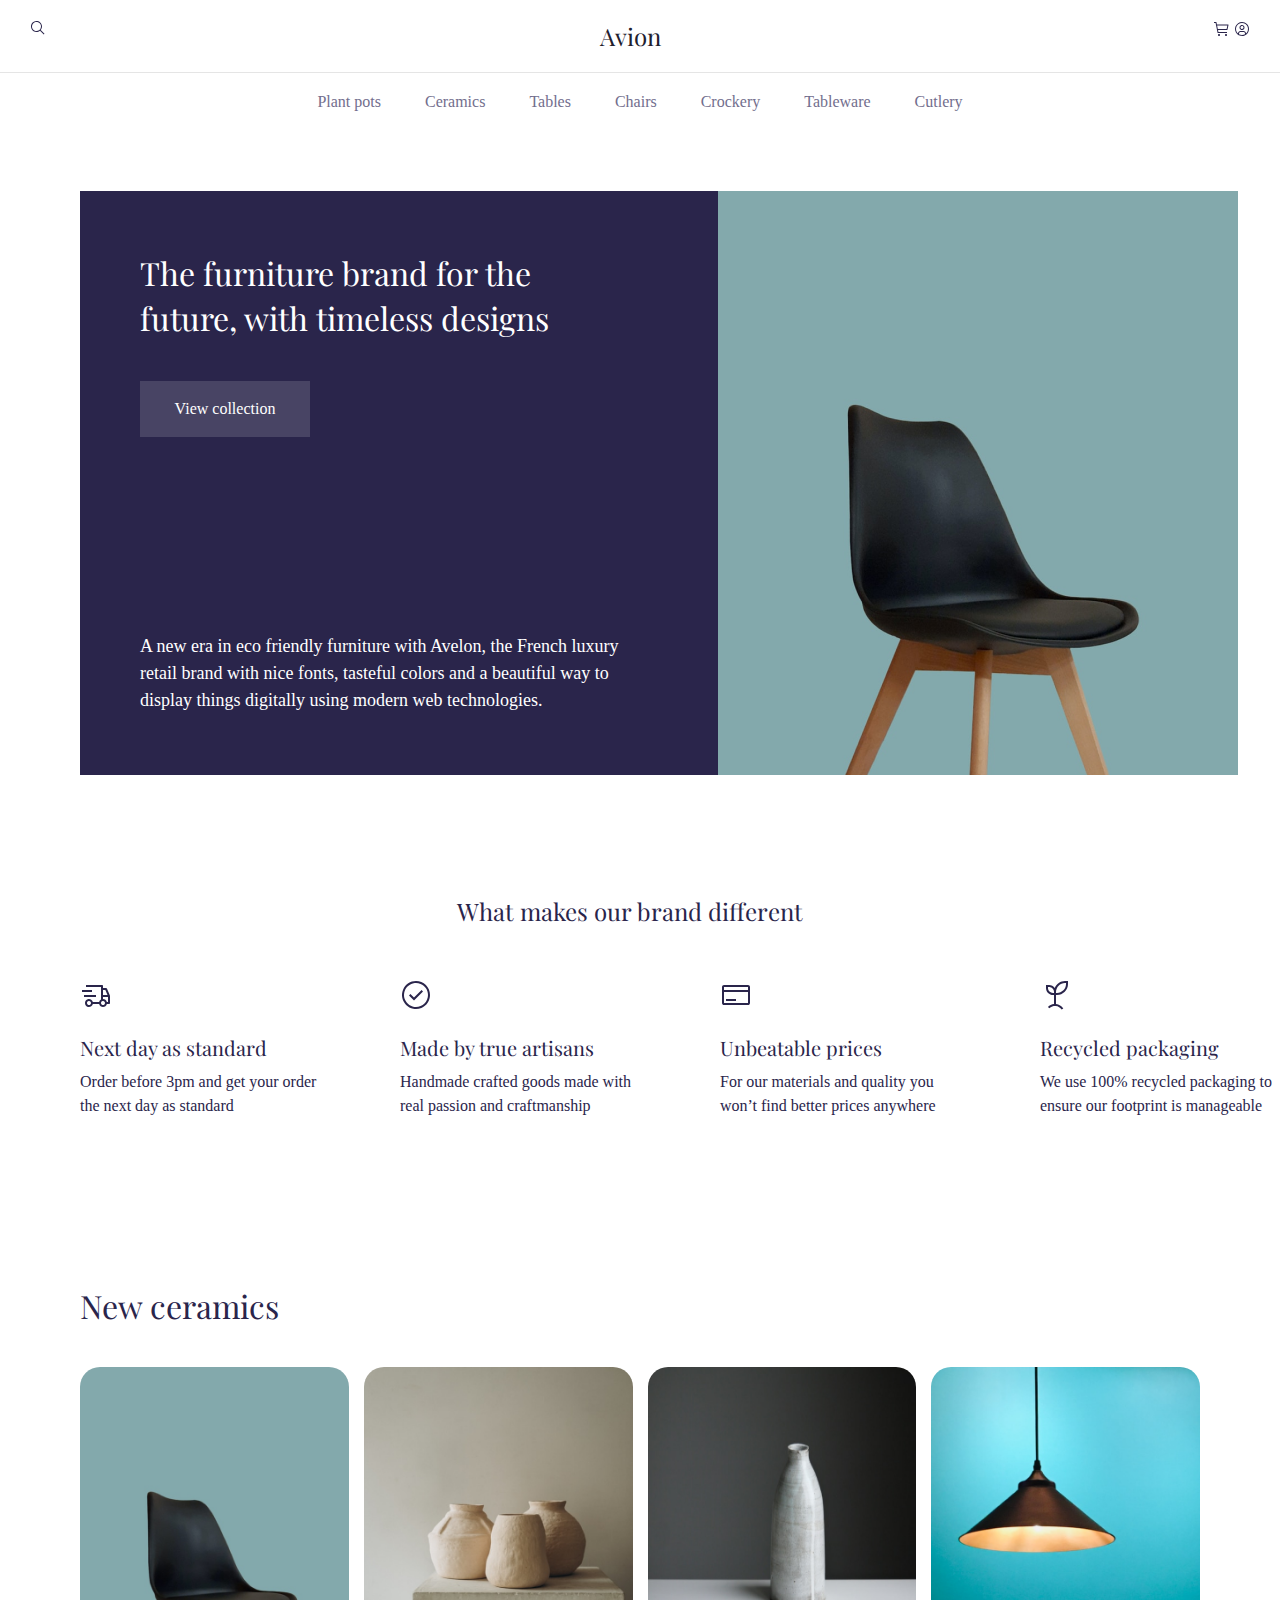
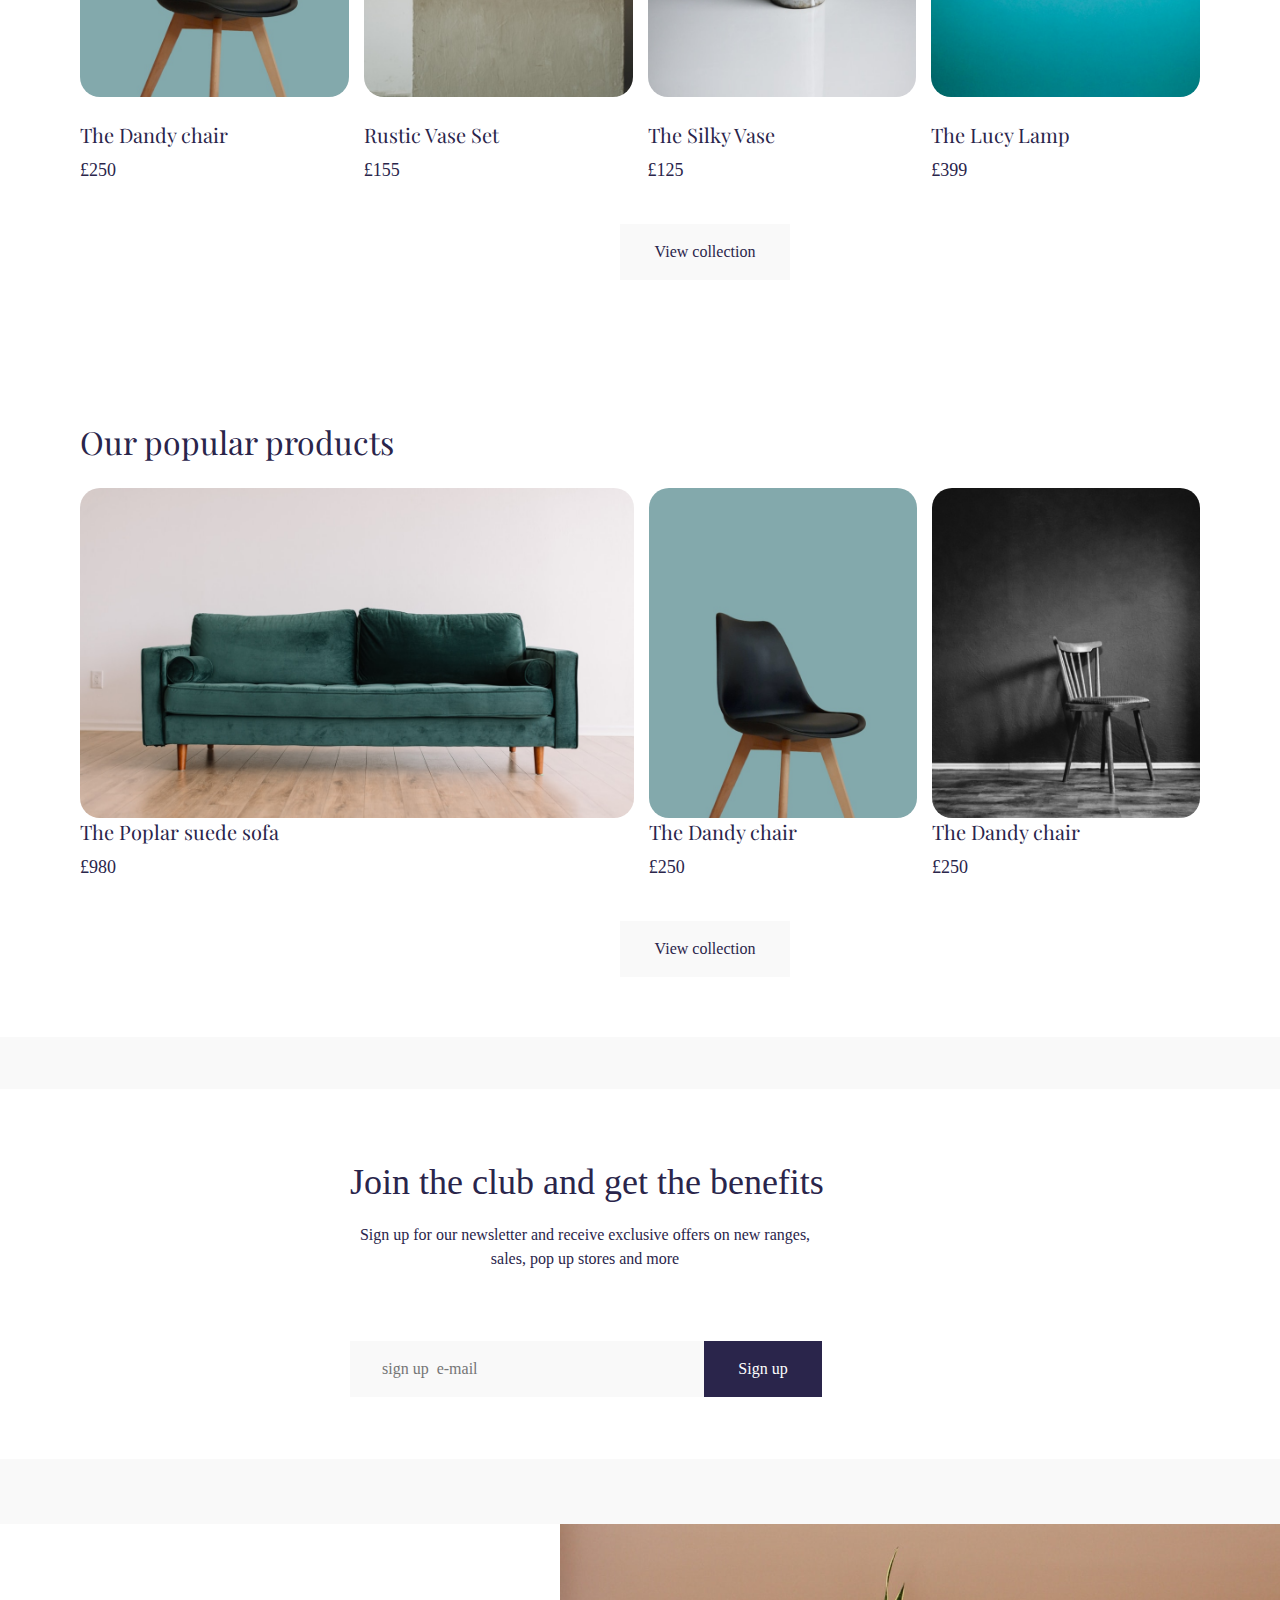
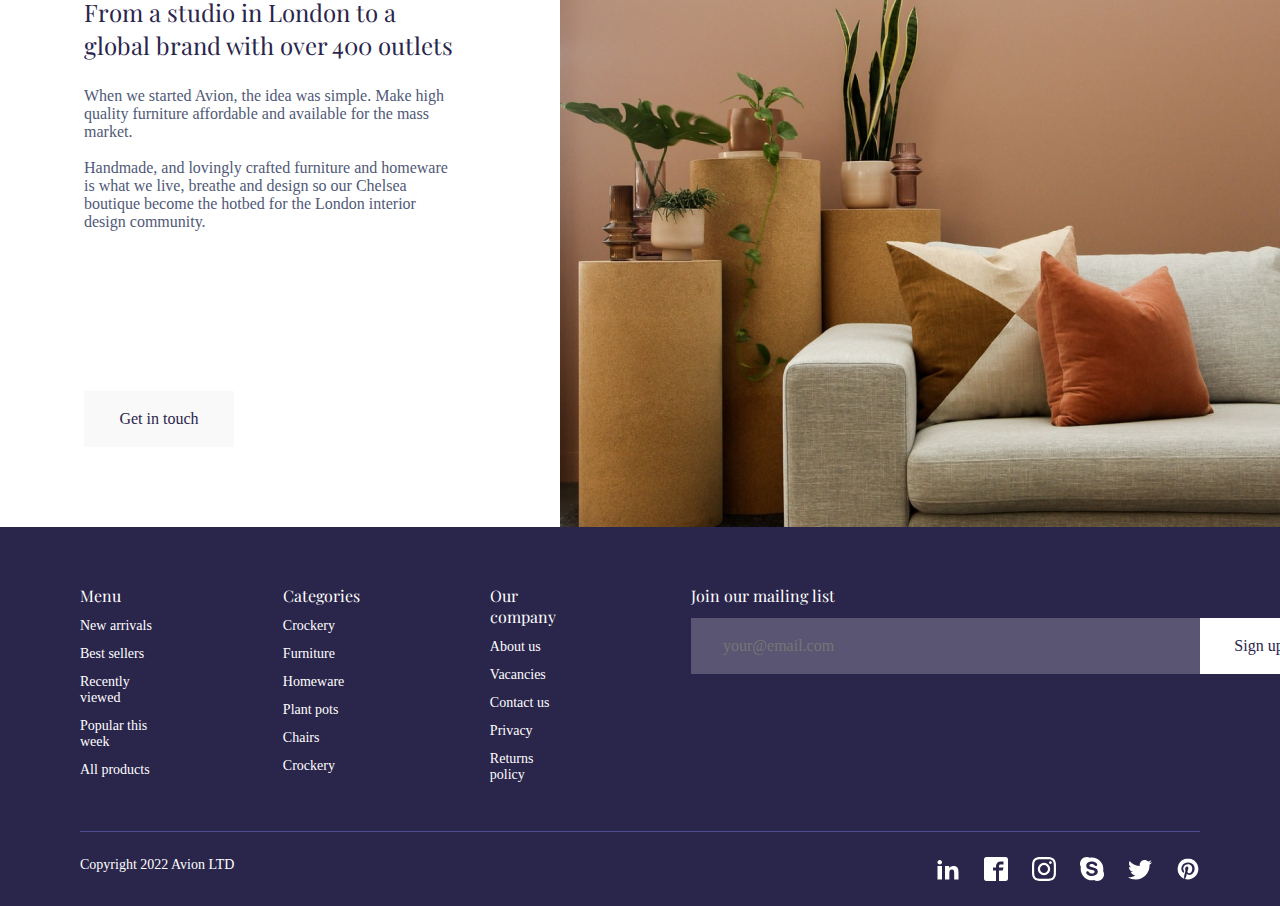
==== index.html @ 13440489 "home page" ====
<!DOCTYPE html>
<html lang="en">
  <head>
    <meta charset="UTF-8" />
    <meta name="viewport" content="width=device-width, initial-scale=1.0" />
    <title>Document</title>
    <link rel="stylesheet" href="./styles/styles.css" />
    <link rel="stylesheet" href="./reset.css" />
    <link
      href="https://fonts.googleapis.com/css?family=Playfair+Display:regular,500,600,700,800,900,italic,500italic,600italic,700italic,800italic,900italic"
      rel="stylesheet"
    />
    <link
      href="https://fonts.googleapis.com/css?family=Open+Sans:300,regular,500,600,700,800,300italic,italic,500italic,600italic,700italic,800italic"
      rel="stylesheet"
    />
  </head>
  <body>
    <div class="container">
      <header class="header">
        <nav class="header__nav-top">
          <svg class="header__nav-search icon">
            <use href="./svg/symbol-defs.svg#icon-Search-header"></use>
          </svg>
          <span class="header__nav-logo">Avion</span>
          <div class="header__nav-login">
            <svg class="header__nav-shoping icon">
              <use href="./svg/symbol-defs.svg#icon-Shopping-header"></use>
            </svg>
            <svg class="header__nav-user icon">
              <use href="./svg/symbol-defs.svg#icon-User-header"></use>
            </svg>
          </div>
        </nav>
        <div class="wrapper">
          <ul class="header__nav-list">
            <li class="header__nav-item">
              <a href="#" class="header__nav-link link"> Plant pots </a>
            </li>
            <li class="header__nav-item">
              <a href="#" class="header__nav-link link"> Ceramics </a>
            </li>
            <li class="header__nav-item">
              <a href="#" class="header__nav-link link"> Tables </a>
            </li>
            <li class="header__nav-item">
              <a href="#" class="header__nav-link link"> Chairs </a>
            </li>
            <li class="header__nav-item">
              <a href="#" class="header__nav-link link"> Crockery </a>
            </li>
            <li class="header__nav-item">
              <a href="#" class="header__nav-link link"> Tableware </a>
            </li>
            <li class="header__nav-item">
              <a href="#" class="header__nav-link link"> Cutlery </a>
            </li>
          </ul>
        </div>
      </header>
      <main class="main">
        <section class="hero__section">
          <div class="wrapper">
            <div class="hero__container">
              <div class="hero__content">
                <h2 class="hero__title">
                  The furniture brand for the future, with timeless designs
                </h2>
                <button class="hero__btn">View collection</button>
                <p class="hero__text">
                  A new era in eco friendly furniture with Avelon, the French
                  luxury retail brand with nice fonts, tasteful colors and a
                  beautiful way to display things digitally using modern web
                  technologies.
                </p>
              </div>

              <img
                src="./image/home-page/hero-image.png"
                alt="image"
                class="hero__image"
              />
            </div>
          </div>
        </section>
        <section class="feature__section">
          <div class="wrapper">
            <div class="feature__content">
              <h2 class="feature__title">What makes our brand different</h2>
              <div class="feature__columns">
                <ul class="feature__list">
                  <li class="feature__item-icon">
                    <svg class="feature__icon">
                      <use
                        href="./svg/symbol-defs.svg#icon-delivery-icon"
                      ></use>
                    </svg>
                  </li>
                  <li class="feature__item-title">Next day as standard</li>
                  <li class="feature__item-text">
                    Order before 3pm and get your order the next day as standard
                  </li>
                </ul>
                <ul class="feature__list">
                  <li class="feature__item-icon">
                    <svg class="feature__icon">
                      <use
                        href="./svg/symbol-defs.svg#icon-Checkmark-icon"
                      ></use>
                    </svg>
                  </li>
                  <li class="feature__item-title">Made by true artisans</li>
                  <li class="feature__item-text">
                    Handmade crafted goods made with real passion and
                    craftmanship
                  </li>
                </ul>
                <ul class="feature__list">
                  <li class="feature__item-icon">
                    <svg class="feature__icon">
                      <use href="./svg/symbol-defs.svg#icon-Purchase"></use>
                    </svg>
                  </li>
                  <li class="feature__item-title">Unbeatable prices</li>
                  <li class="feature__item-text">
                    For our materials and quality you won’t find better prices
                    anywhere
                  </li>
                </ul>
                <ul class="feature__list">
                  <li class="feature__item-icon">
                    <svg class="feature__icon">
                      <use href="./svg/symbol-defs.svg#icon-Sprout"></use>
                    </svg>
                  </li>
                  <li class="feature__item-title">Recycled packaging</li>
                  <li class="feature__item-text">
                    We use 100% recycled packaging to ensure our footprint is
                    manageable
                  </li>
                </ul>
              </div>
            </div>
          </div>
        </section>
        <section class="listing__section">
          <div class="wrapper">
            <h2 class="listing__title title">New ceramics</h2>
            <div class="listing__contect">
              <div class="listing__card">
                <img
                  src="./image/home-page/listing-image.png"
                  alt="image"
                  class="listing__card-image"
                />
                <p class="listing__card-text text">The Dandy chair</p>
                <span class="listing__card-coast coast">£250</span>
              </div>
              <div class="listing__card">
                <img
                  src="./image/home-page/listing-image-2.png"
                  alt="image"
                  class="listing__card-image"
                />
                <p class="listing__card-text text">Rustic Vase Set</p>
                <span class="listing__card-coast coast">£155</span>
              </div>
              <div class="listing__card">
                <img
                  src="./image/home-page/listing-image-3.png"
                  alt="image"
                  class="listing__card-image"
                />
                <p class="listing__card-text text">The Silky Vase</p>
                <span class="listing__card-coast coast">£125</span>
              </div>
              <div class="listing__card">
                <img
                  src="./image/home-page/listing-image-4.png"
                  alt="image"
                  class="listing__card-image"
                />
                <p class="listing__card-text text">The Lucy Lamp</p>
                <span class="listing__card-coast coast">£399</span>
              </div>
            </div>
            <button class="listing__button btn">View collection</button>
          </div>
        </section>
        <section class="products__section">
          <div class="wrapper">
            <h2 class="products__title title">Our popular products</h2>
            <div class="products__content">
              <div class="products__card">
                <img
                  src="./image/home-page/products-image-1.png"
                  alt="image"
                  class="products__card-image"
                />
                <p class="products__card-text text">The Poplar suede sofa</p>
                <span class="products__card-coast coast">£980</span>
              </div>
              <div class="products__card">
                <img
                  src="./image/home-page/listing-image.png"
                  alt="image"
                  class="products__card-image"
                />
                <p class="products__card-text text">The Dandy chair</p>
                <span class="products__card-coast coast">£250</span>
              </div>
              <div class="products__card">
                <img
                  src="./image/home-page/products-image-2.png"
                  alt="image"
                  class="products__card-image"
                />
                <p class="products__card-text text">The Dandy chair</p>
                <span class="products__card-coast coast">£250</span>
              </div>
            </div>
            <button class="products__button btn">View collection</button>
          </div>
        </section>
        <section class="signup__section">
          <div class="signup__wrapper wrapper">
            <h1 class="signup__title">Join the club and get the benefits</h1>
            <p class="signup__subtitle">
              Sign up for our newsletter and receive exclusive offers on new
              ranges, sales, pop up stores and more
            </p>
            <label class="signup__label">
              <input
                type="text"
                placeholder="sign up  e-mail"
                class="signup__email"
              />
              <button class="signup__btn">Sign up</button>
            </label>
          </div>
        </section>
        <section class="studio__section">
          <div class="studio__content">
            <h2 class="studio__title">
              From a studio in London to a global brand with over 400 outlets
            </h2>
            <p class="studio__descr">
              When we started Avion, the idea was simple. Make high quality
              furniture affordable and available for the mass market.
              <br />
              <br />
              Handmade, and lovingly crafted furniture and homeware is what we
              live, breathe and design so our Chelsea boutique become the hotbed
              for the London interior design community.
            </p>
            <button class="studio__button">Get in touch</button>
          </div>
          <img
            src="./image/home-page/features-image.png"
            alt="image"
            class="studio__image"
          />
        </section>
      </main>
      <footer class="footer">
        <div class="wrapper">
          <div class="footer__menu">
            <ul class="footer__list">
              <li class="footer__item">
                <a href="" class="footer__link link">Menu</a>
              </li>
              <li class="footer__item">
                <a href="" class="footer__link link">New arrivals</a>
              </li>
              <li class="footer__item">
                <a href="" class="footer__link link">Best sellers</a>
              </li>
              <li class="footer__item">
                <a href="" class="footer__link link">Recently viewed</a>
              </li>
              <li class="footer__item">
                <a href="" class="footer__link link">Popular this week</a>
              </li>
              <li class="footer__item">
                <a href="" class="footer__link link">All products</a>
              </li>
            </ul>
            <ul class="footer__list">
              <li class="footer__item">
                <a href="" class="footer__link link">Categories</a>
              </li>
              <li class="footer__item">
                <a href="" class="footer__link link">Crockery</a>
              </li>
              <li class="footer__item">
                <a href="" class="footer__link link">Furniture</a>
              </li>
              <li class="footer__item">
                <a href="" class="footer__link link">Homeware</a>
              </li>
              <li class="footer__item">
                <a href="" class="footer__link link">Plant pots</a>
              </li>
              <li class="footer__item">
                <a href="" class="footer__link link">Chairs</a>
              </li>
              <li class="footer__item">
                <a href="" class="footer__link link">Crockery</a>
              </li>
            </ul>
            <ul class="footer__list">
              <li class="footer__item">
                <a href="" class="footer__link link">Our company</a>
              </li>
              <li class="footer__item">
                <a href="" class="footer__link link">About us</a>
              </li>
              <li class="footer__item">
                <a href="" class="footer__link link">Vacancies</a>
              </li>
              <li class="footer__item">
                <a href="" class="footer__link link">Contact us</a>
              </li>
              <li class="footer__item">
                <a href="" class="footer__link link">Privacy</a>
              </li>
              <li class="footer__item">
                <a href="" class="footer__link link">Returns policy</a>
              </li>
            </ul>
            <ul class="footer__list">
              <li class="footer__item">
                <a href="" class="footer__link link">Join our mailing list</a>
              </li>
              <label class="footer__label">
                <input
                  type="text"
                  placeholder="your@email.com"
                  class="footer__email"
                />
                <button class="footer__btn">Sign up</button>
              </label>
            </ul>
          </div>
          <div class="footer__menu-bottom">
            <p class="footer__copyright">Copyright 2022 Avion LTD</p>
            <div class="footer__icons">
              <svg class="footer__icon">
                <use href="./svg/symbol-defs.svg#icon-linkedin2"></use>
              </svg>
              <svg class="footer__icon">
                <use href="./svg/symbol-defs.svg#icon-facebook2"></use>
              </svg>
              <svg class="footer__icon">
                <use href="./svg/symbol-defs.svg#icon-instagram"></use>
              </svg>
              <svg class="footer__icon">
                <use href="./svg/symbol-defs.svg#icon-skype"></use>
              </svg>
              <svg class="footer__icon">
                <use href="./svg/symbol-defs.svg#icon-twitter"></use>
              </svg>
              <svg class="footer__icon">
                <use href="./svg/symbol-defs.svg#icon-pinterest"></use>
              </svg>
            </div>
          </div>
        </div>
      </footer>
    </div>
  </body>
</html>
---- styles/styles.css ----
@import url(https://fonts.googleapis.com/css?family=Open+Sans:300,regular,500,600,700,800,300italic,italic,500italic,600italic,700italic,800italic);
@import url(https://fonts.googleapis.com/css?family=Playfair+Display:regular,500,600,700,800,900,italic,500italic,600italic,700italic,800italic,900italic);
.contaier {
  max-width: 100%;
  margin: 0 auto;
}

.wrapper {
  max-width: 1440px;
  padding: 0px 80px;
  height: 100%;
  margin: 0 auto;
}

.header__nav-top {
  max-width: 1440px;
  margin: 0 auto;
  display: flex;
  justify-content: space-between;
  padding: 20px 30px;
  border-bottom: 1px solid rgba(0, 0, 0, 0.1);
}
.header__nav-logo {
  color: #22202e;
  font-family: Playfair Display;
  font-size: 24px;
  font-style: normal;
  font-weight: 400;
  line-height: normal;
}
.header__nav-list {
  display: flex;
  justify-content: center;
  gap: 44px;
  padding: 20px 0px;
}
.header__nav-item {
  font-family: OpenSans;
  font-size: 16px;
  font-style: normal;
  font-weight: 400;
  line-height: normal;
}
.header__nav-link {
  color: #726e8d;
}
.header__nav-link:hover {
  color: #160a5f;
  transition: 0.7s;
}
.header__nav-link:active {
  color: #f01523;
}

.icon {
  max-width: 16px;
  height: 16px;
}

.link {
  text-decoration: none;
}

.hero__container {
  padding: 60px 0px;
  display: flex;
}
.hero__content {
  max-width: 1280px;
  background-color: #2a254b;
  max-width: 760px;
  padding: 60px 98px 60px 60px;
}
.hero__title {
  width: 480px;
  color: #fff;
  /* Headings / H2 */
  font-family: Playfair Display;
  font-size: 32px;
  font-style: normal;
  font-weight: 400;
  line-height: 140%; /* 44.8px */
  margin-bottom: 40px;
}
.hero__btn {
  width: 170px;
  height: 56px;
  background: rgba(249, 249, 249, 0.15);
  color: #fff;
  border: none;
  font-family: OpenSans;
  font-size: 16px;
  font-style: normal;
  font-weight: 400;
  line-height: 150%; /* 24px */
  margin-bottom: 196px;
}
.hero__text {
  color: #fff;
  /* Body / Large */
  font-family: OpenSans;
  font-size: 18px;
  font-style: normal;
  font-weight: 400;
  line-height: 150%; /* 27px */
}
.hero__image {
  max-width: 520px;
}

.feature__content {
  padding: 60px 0px 86px;
}
.feature__title {
  width: 366px;
  color: #2a254b;
  font-family: Playfair Display;
  font-size: 24px;
  font-style: normal;
  font-weight: 400;
  line-height: 140%; /* 33.6px */
  margin: 0 auto;
  margin-bottom: 50px;
}
.feature__columns {
  display: flex;
  gap: 70px;
}
.feature__item-icon {
  margin-bottom: 16px;
}
.feature__icon {
  width: 32px;
  height: 32px;
}
.feature__item-title {
  color: #2a254b;
  font-family: Playfair Display;
  font-size: 20px;
  font-style: normal;
  font-weight: 400;
  line-height: 140%; /* 28px */
  margin-bottom: 8px;
}
.feature__item-text {
  width: 250px;
  color: #2a254b;
  /* Body/Medium */
  font-family: OpenSans;
  font-size: 16px;
  font-style: normal;
  font-weight: 400;
  line-height: 150%; /* 24px */
}

.listing__section {
  padding: 80px 0px 60px;
}
.listing__title {
  color: #2a254b;
  font-family: Playfair Display;
  font-size: 32px;
  font-style: normal;
  font-weight: 400;
  line-height: normal;
  margin-bottom: 40px;
}
.listing__contect {
  display: flex;
  gap: 15px;
  margin-bottom: 40px;
}
.listing__card {
  display: flex;
  flex-direction: column;
  max-width: 305px;
}
.listing__card-image {
  margin-bottom: 24px;
  border-radius: 20px;
}
.listing__card-text {
  color: #2a254b;
  font-family: Playfair Display;
  font-size: 20px;
  font-style: normal;
  font-weight: 400;
  line-height: 140%; /* 28px */
  margin-bottom: 8px;
}
.listing__card-coast {
  color: #2a254b;
  /* Body / Large */
  font-family: OpenSans;
  font-size: 18px;
  font-style: normal;
  font-weight: 400;
  line-height: 150%; /* 27px */
}
.listing__button {
  color: #2a254b;
  font-family: OpenSans;
  font-size: 16px;
  font-style: normal;
  font-weight: 400;
  line-height: 150%; /* 24px */
  border: none;
  background: #f9f9f9;
  width: 170px;
  height: 56px;
  margin: 0px 540px;
  cursor: pointer;
}
.listing__button:hover {
  color: #fff;
  background-color: #160a5f;
  transition: 0.8s;
  transform: scale(1.1);
  border-radius: 20px;
}

.text {
  color: #2a254b;
  font-family: Playfair Display;
  font-size: 20px;
  font-style: normal;
  font-weight: 400;
  line-height: 140%; /* 28px */
  margin-bottom: 8px;
}

.coast {
  color: #2a254b;
  /* Body / Large */
  font-family: OpenSans;
  font-size: 18px;
  font-style: normal;
  font-weight: 400;
  line-height: 150%; /* 27px */
}

.btn {
  color: #2a254b;
  font-family: OpenSans;
  font-size: 16px;
  font-style: normal;
  font-weight: 400;
  line-height: 150%; /* 24px */
  border: none;
  background: #f9f9f9;
  width: 170px;
  height: 56px;
  margin: 0px 540px;
  cursor: pointer;
}
.btn:hover {
  color: #fff;
  background-color: #160a5f;
  transition: 0.8s;
  transform: scale(1.1);
  border-radius: 20px;
}

.title {
  color: #2a254b;
  font-family: Playfair Display;
  font-size: 32px;
  font-style: normal;
  font-weight: 400;
  line-height: normal;
  margin-bottom: 40px;
}

.products__section {
  padding: 80px 0px 60px;
}
.products__title {
  margin-bottom: 25px;
}
.products__content {
  display: flex;
  gap: 15px;
  margin-bottom: 40px;
}
.products__card {
  max-width: 305px;
  display: flex;
  flex-direction: column;
}
.products__card:first-child {
  max-width: 630px;
}
.products__card-image {
  border-radius: 20px;
}

.signup__section {
  background: #f9f9f9;
  padding: 52px 0px 65px;
}
.signup__wrapper {
  max-width: 1280px;
  height: 370px;
  background: #fff;
  padding: 68px 350px 54px;
}
.signup__title {
  width: 571px;
  color: #2a254b;
  margin-bottom: 16px;
  font-family: Plafair Display;
  font-size: 36px;
  font-style: normal;
  font-weight: 400;
  line-height: 140%; /* 50.4px */
}
.signup__subtitle {
  width: 470px;
  margin-bottom: 70px;
  color: #2a254b;
  text-align: center;
  font-family: Opensans;
  font-size: 16px;
  font-style: normal;
  font-weight: 400;
  line-height: 150%; /* 24px */
}
.signup__btn {
  position: absolute;
  width: 118px;
  height: 56px;
  padding: 16px 32px;
  border: none;
  background: #2a254b;
  color: #fff;
  /* Body/Medium */
  font-family: OpenSans;
  font-size: 16px;
  font-style: normal;
  font-weight: 400;
  line-height: 150%; /* 24px */
}
.signup__email {
  max-width: 354px;
  height: 56px;
  background: #f9f9f9;
  border: none;
  padding: 17px 205px 17px 32px;
}
.signup__label {
  position: relative;
}

.studio__section {
  display: flex;
  max-width: 1440px;
  margin: 0 auto;
}
.studio__content {
  padding: 72px 100px 54px 84px;
}
.studio__title {
  color: #2a254b;
  font-family: Playfair Display;
  font-size: 24px;
  font-style: normal;
  font-weight: 400;
  line-height: 140%; /* 33.6px */
  margin-bottom: 24px;
}
.studio__descr {
  max-width: 536px;
  color: #505977;
  font-family: OpenSans;
  font-size: 16px;
  font-style: normal;
  font-weight: 400;
  line-height: normal;
  margin-bottom: 160px;
}
.studio__button {
  color: #2a254b;
  /* Body/Medium */
  font-family: OpenSans;
  font-size: 16px;
  font-style: normal;
  font-weight: 400;
  line-height: 150%; /* 24px */
  background: #f9f9f9;
  border: none;
  width: 150px;
  height: 56px;
}
.studio__image {
  max-width: 720px;
}

.footer {
  background: #2a254b;
}
.footer__menu {
  max-width: 1280px;
  display: flex;
  gap: 130px;
  padding: 58px 0px 48px;
  border-bottom: 1px solid #4e4d93;
}
.footer__list {
  display: flex;
  flex-direction: column;
  gap: 12px;
}
.footer__item {
  color: #fff;
  font-family: OpenSans;
  font-size: 14px;
  font-style: normal;
  font-weight: 400;
  line-height: normal;
}
.footer__item:first-child {
  color: #fff;
  font-family: Playfair Display;
  font-size: 16px;
  font-style: normal;
  font-weight: 400;
  line-height: normal;
}
.footer__link {
  color: #fff;
}
.footer__label {
  position: relative;
}
.footer__btn {
  width: 118px;
  height: 56px;
  position: absolute;
  border: 0;
  background: #fff;
  color: #2a254b;
  font-family: OpenSans;
  font-size: 16px;
  font-style: normal;
  font-weight: 400;
  line-height: 150%; /* 24px */
}
.footer__email {
  padding: 17px 360px 17px 32px;
  max-width: 509px;
  color: #fff;
  font-family: OpenSans;
  font-size: 16px;
  font-style: normal;
  font-weight: 400;
  line-height: normal;
  height: 56px;
  border: 0;
  background: rgba(255, 255, 255, 0.222);
}
.footer__menu-bottom {
  display: flex;
  justify-content: space-between;
  padding: 25px 0px;
}
.footer__copyright {
  color: #fff;
  font-family: OpenSans;
  font-size: 14px;
  font-style: normal;
  font-weight: 400;
  line-height: normal;
}
.footer__icons {
  display: flex;
  align-items: center;
  gap: 24px;
}
.footer__icon {
  max-width: 24px;
  height: 24px;
}

/*# sourceMappingURL=styles.css.map */
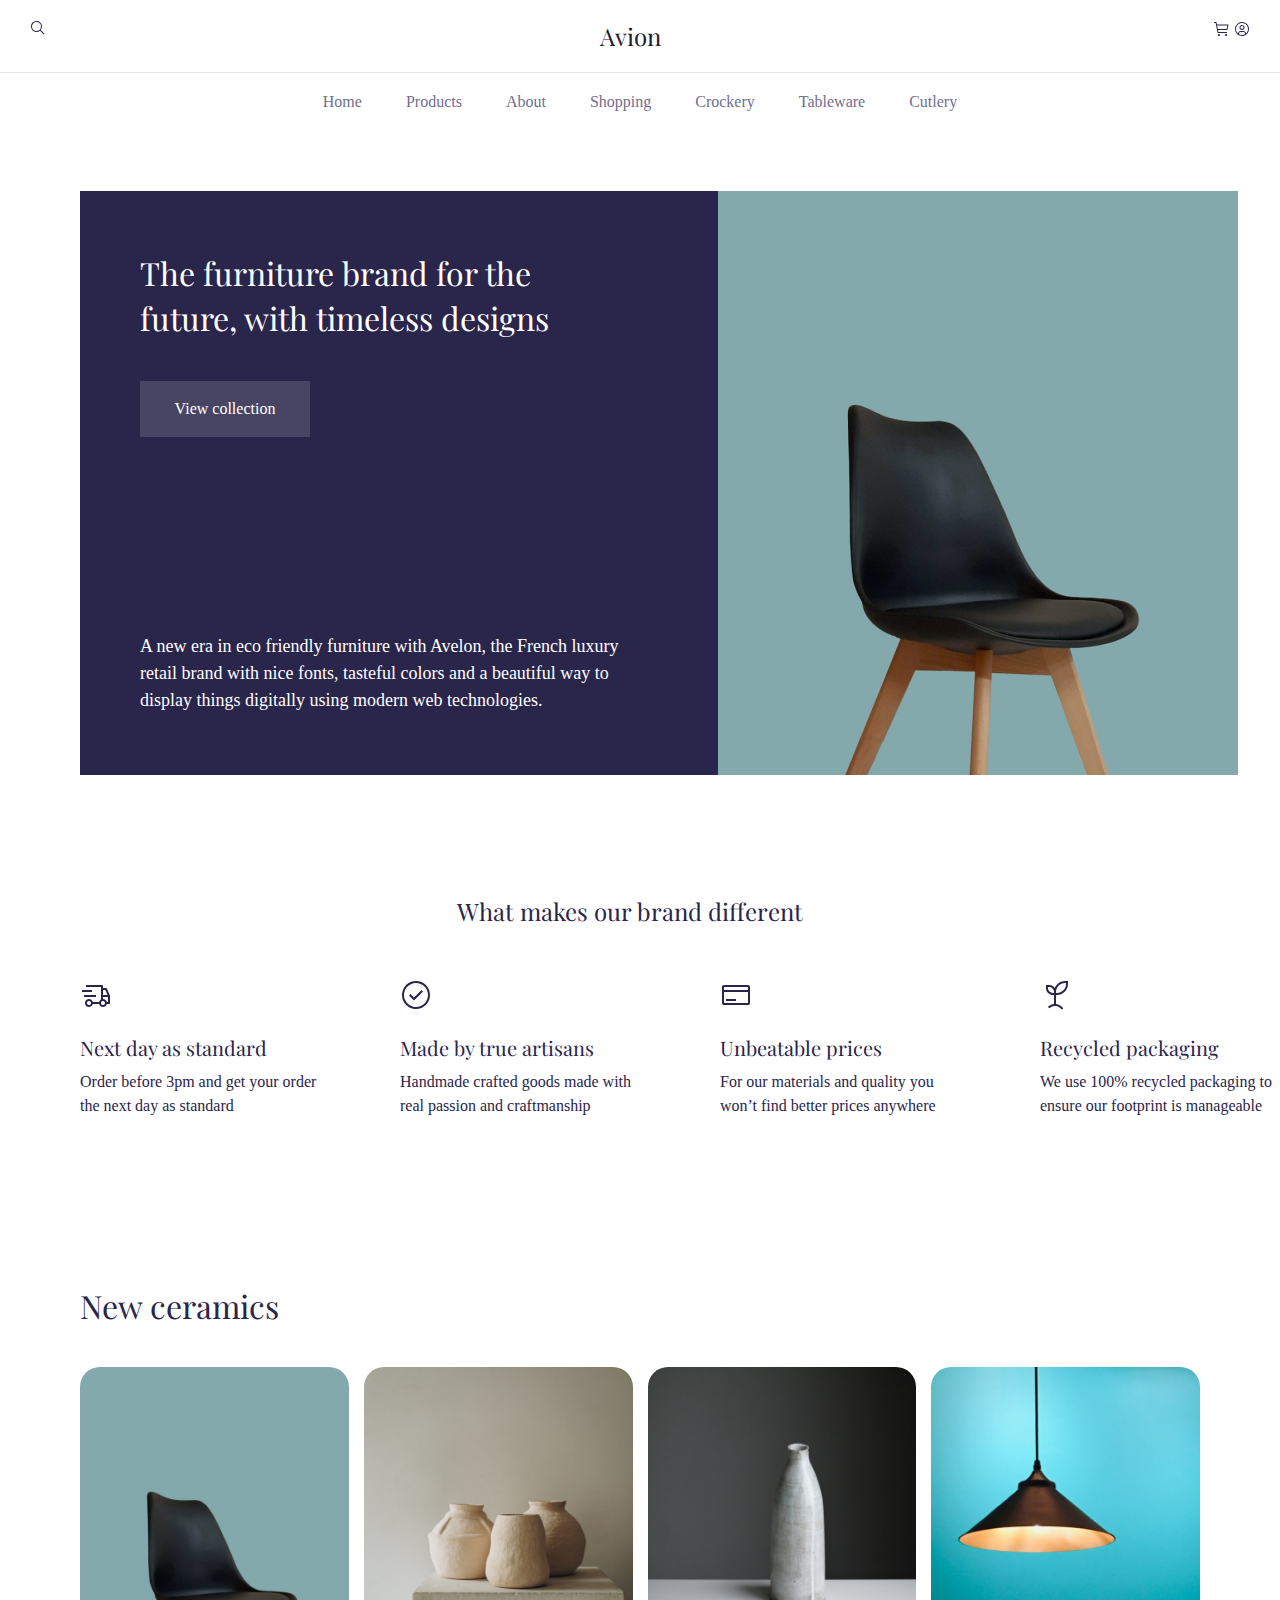
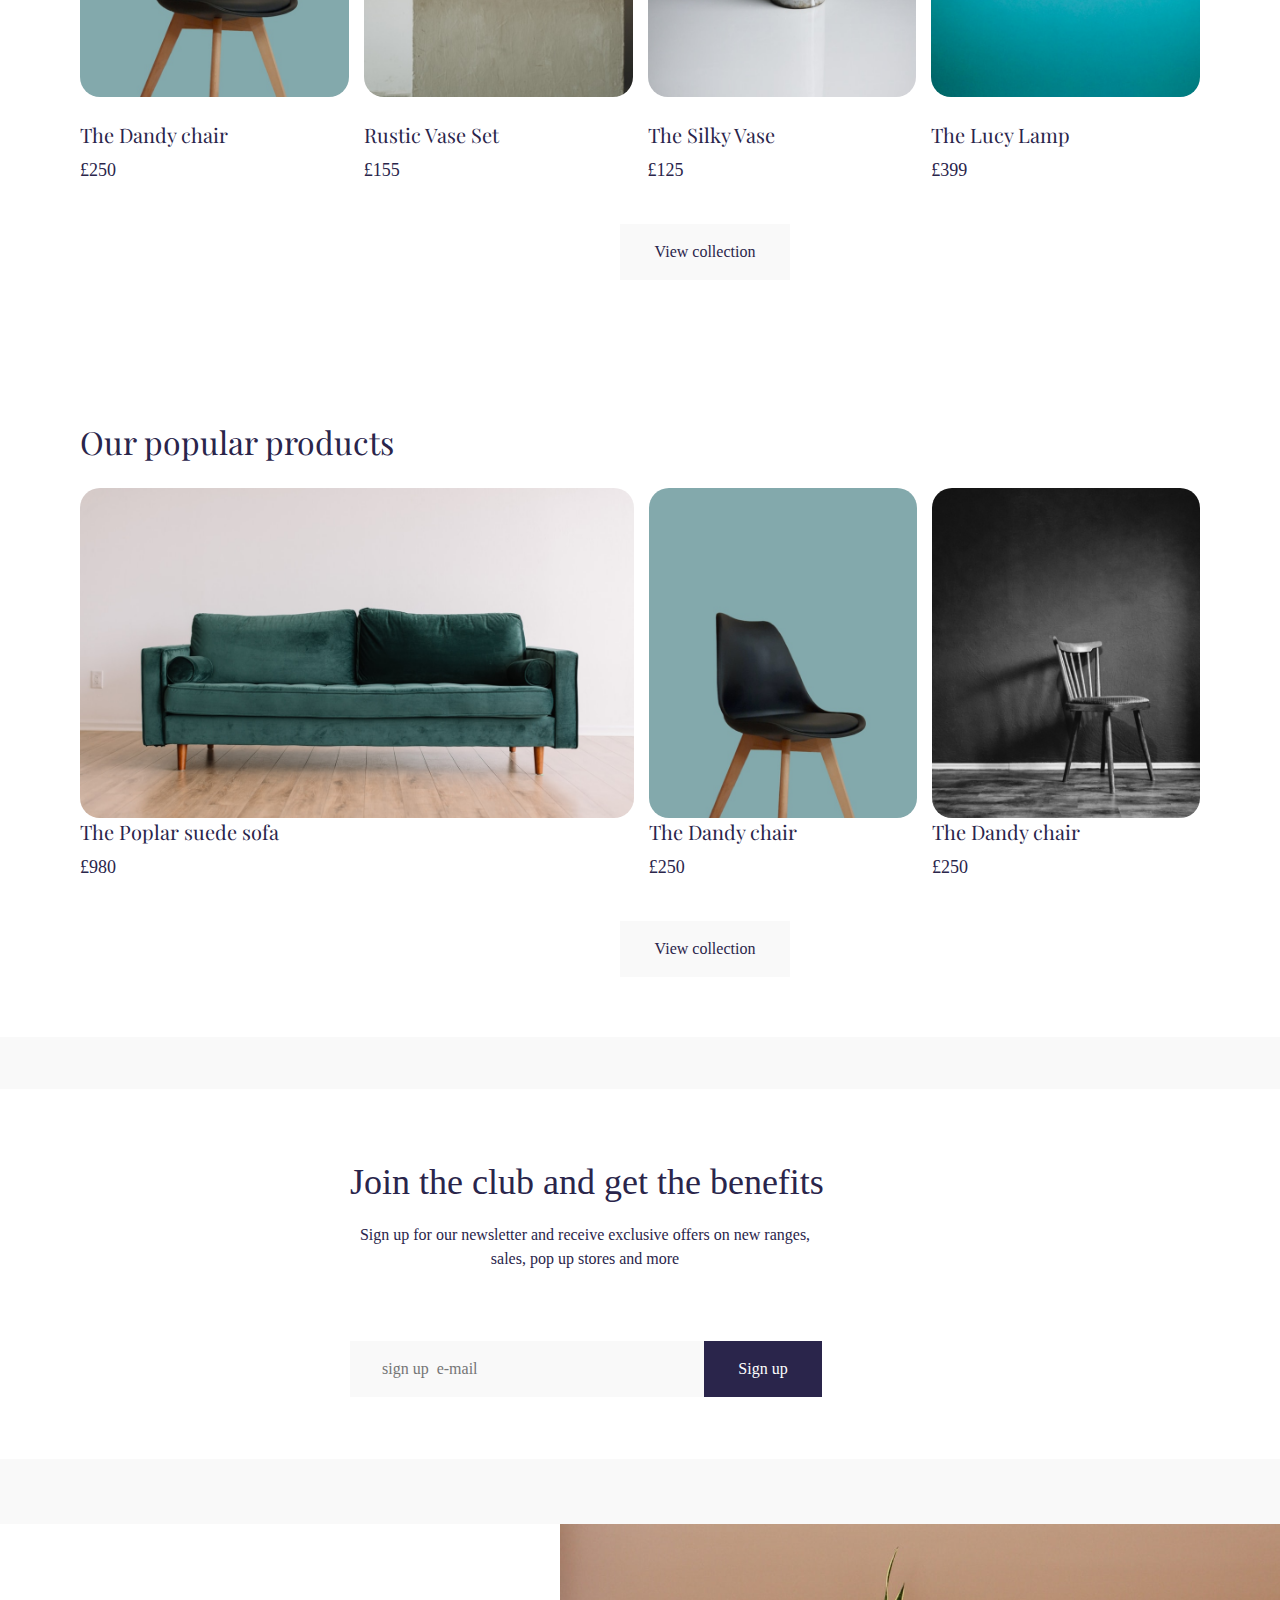
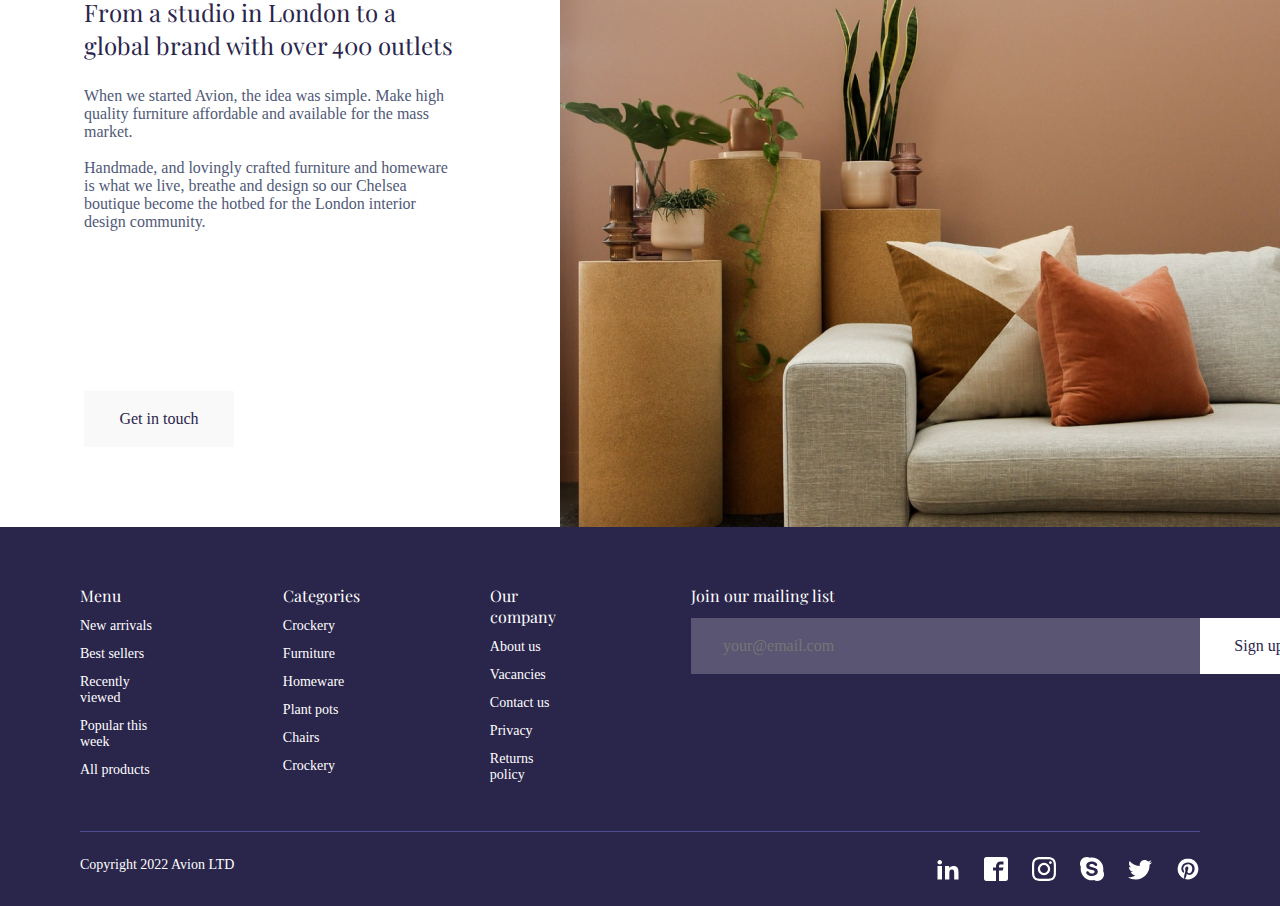
==== commit 76bc8eb0: "new page" ====
--- a/index.html
+++ b/index.html
@@ -35,16 +35,20 @@
         <div class="wrapper">
           <ul class="header__nav-list">
             <li class="header__nav-item">
-              <a href="#" class="header__nav-link link"> Plant pots </a>
-            </li>
-            <li class="header__nav-item">
-              <a href="#" class="header__nav-link link"> Ceramics </a>
-            </li>
-            <li class="header__nav-item">
-              <a href="#" class="header__nav-link link"> Tables </a>
-            </li>
-            <li class="header__nav-item">
-              <a href="#" class="header__nav-link link"> Chairs </a>
+              <a href="./index.html" class="header__nav-link link"> Home </a>
+            </li>
+            <li class="header__nav-item">
+              <a href="./listing.html" class="header__nav-link link">
+                Products
+              </a>
+            </li>
+            <li class="header__nav-item">
+              <a href="./about.html" class="header__nav-link link"> About </a>
+            </li>
+            <li class="header__nav-item">
+              <a href="./shoping.html" class="header__nav-link link">
+                Shopping
+              </a>
             </li>
             <li class="header__nav-item">
               <a href="#" class="header__nav-link link"> Crockery </a>
